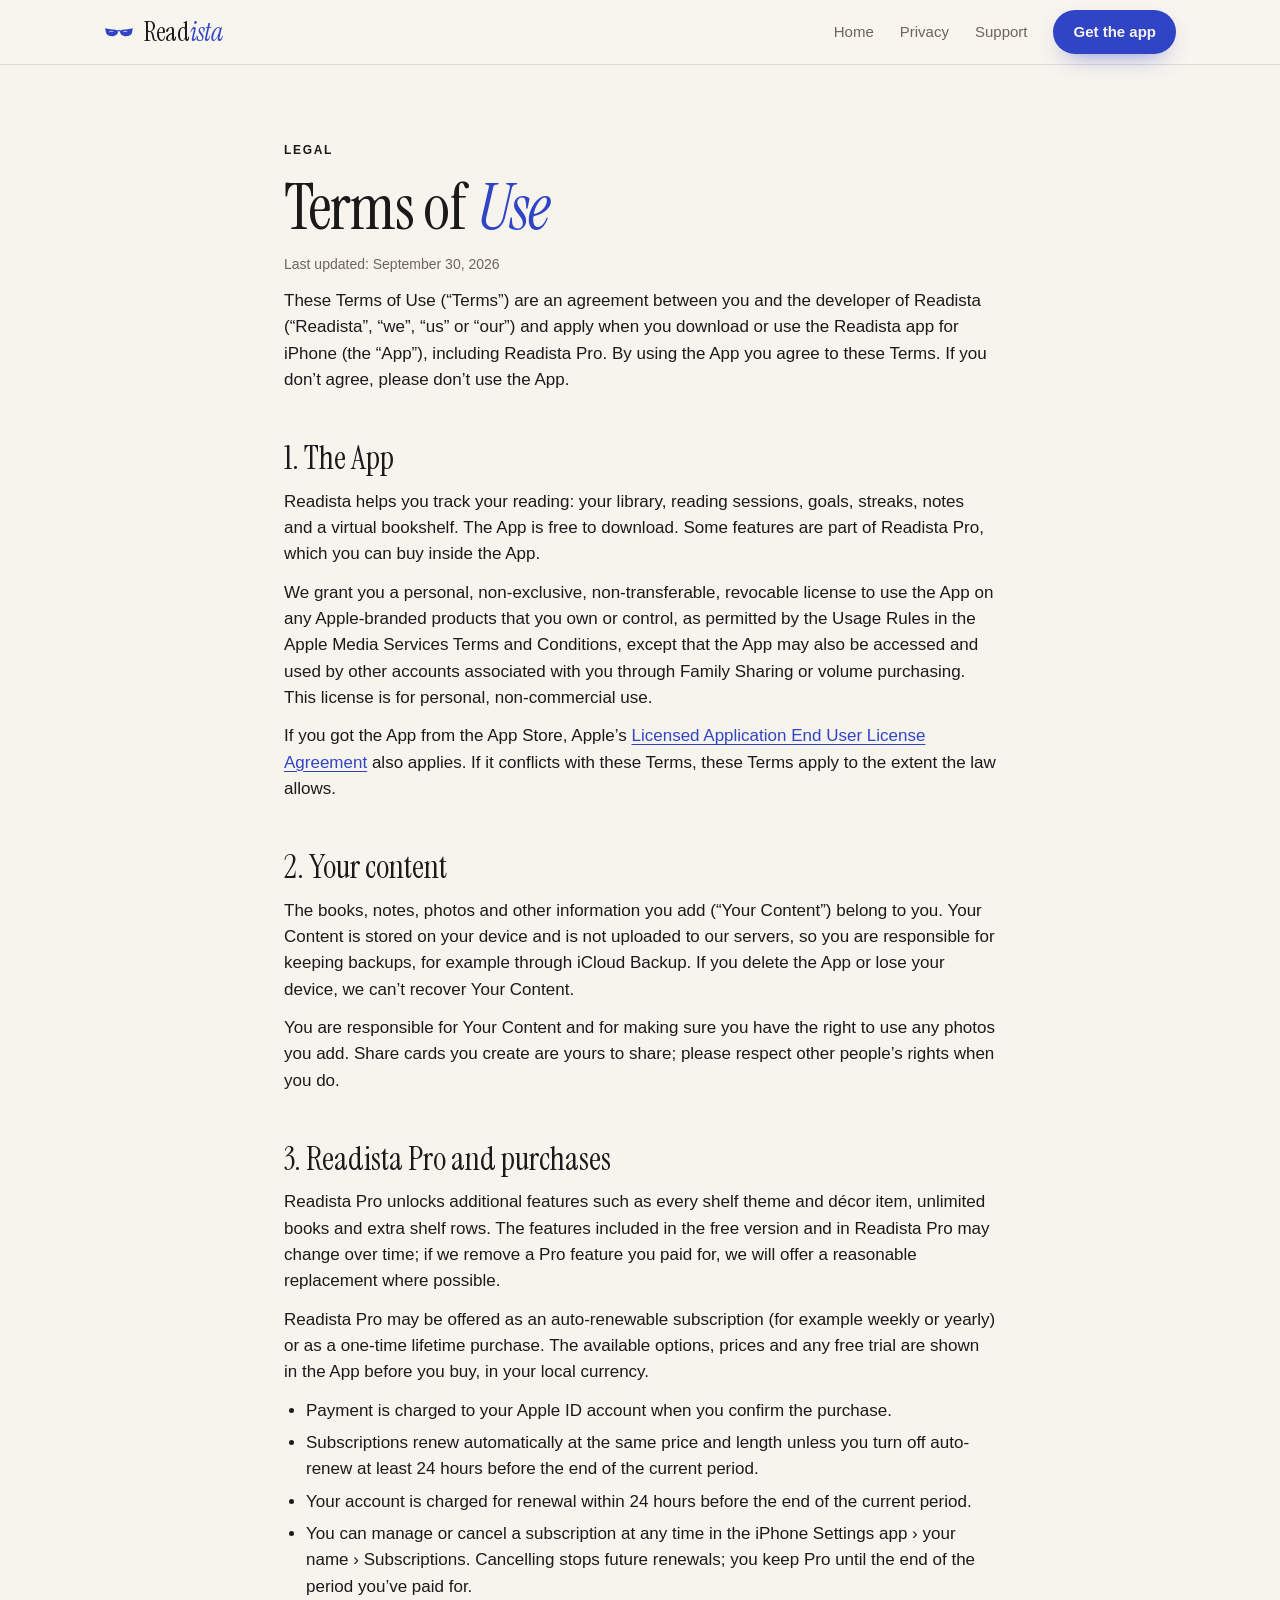
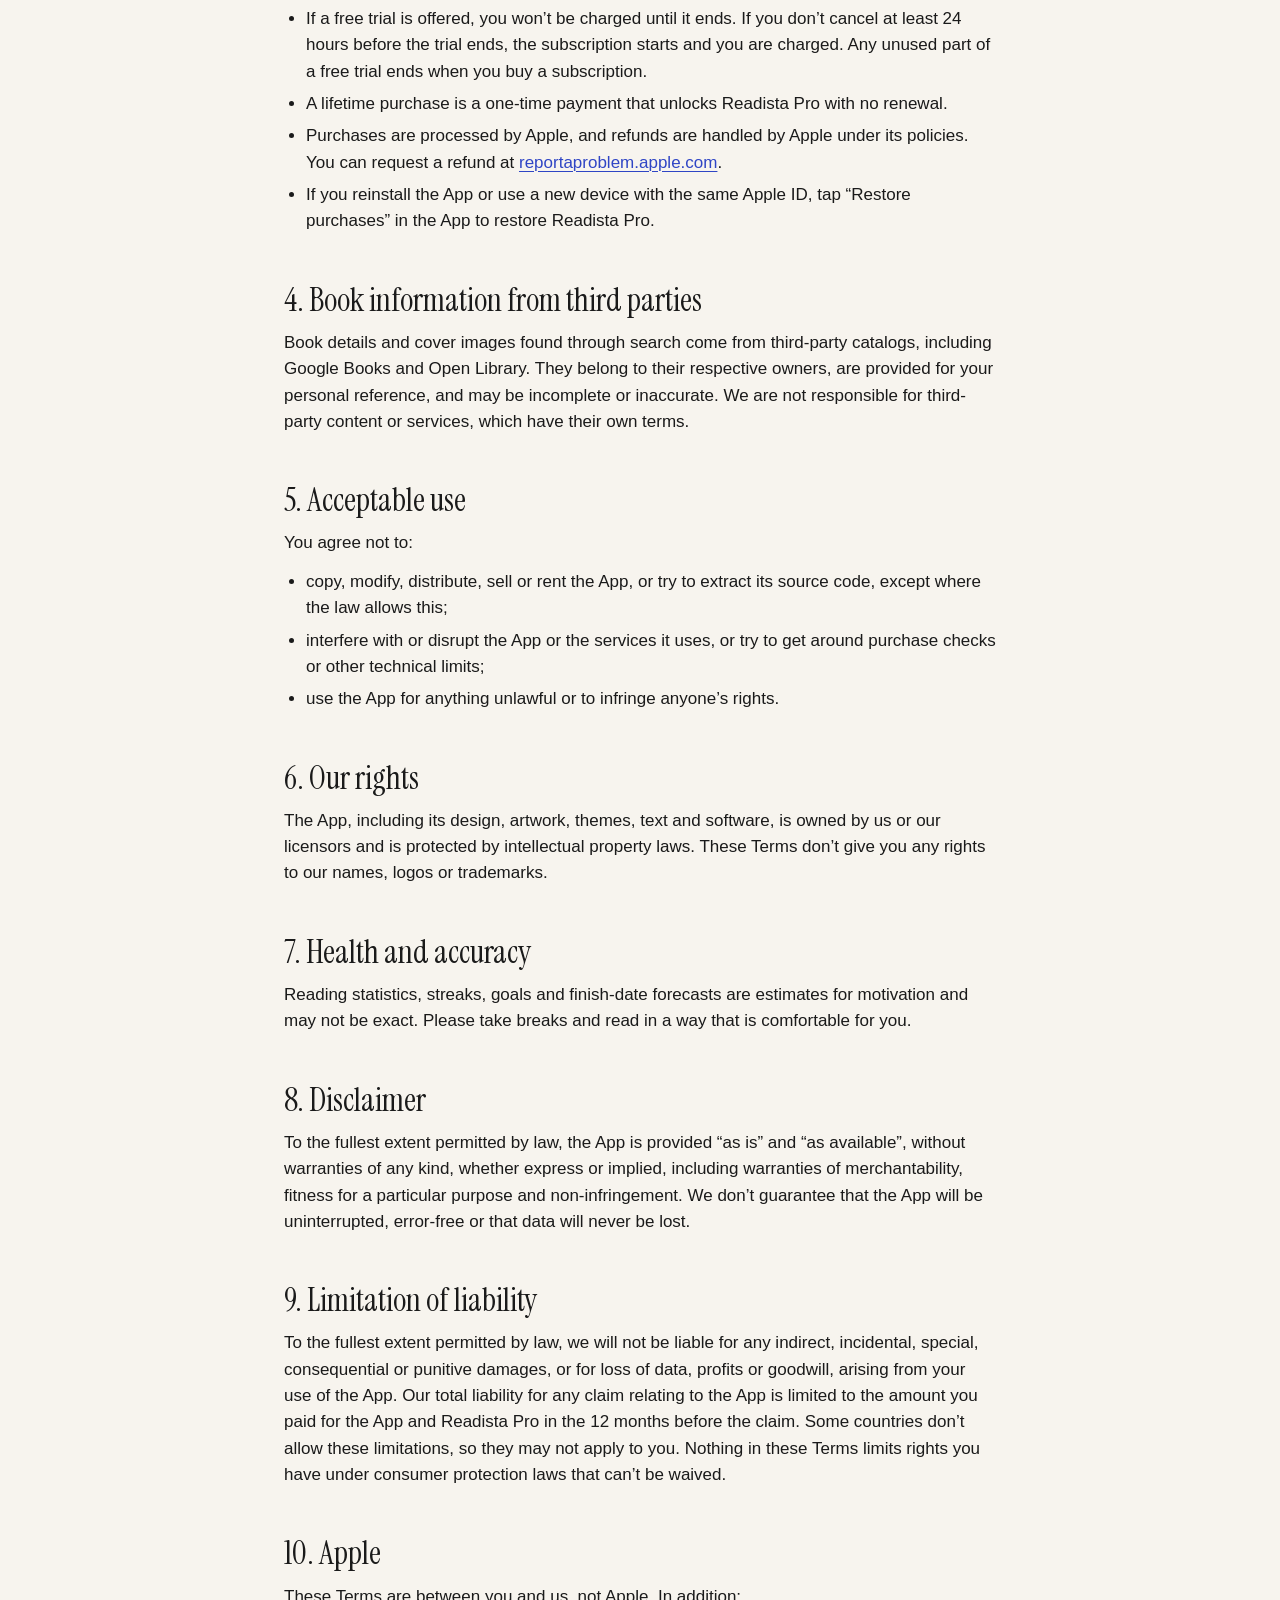
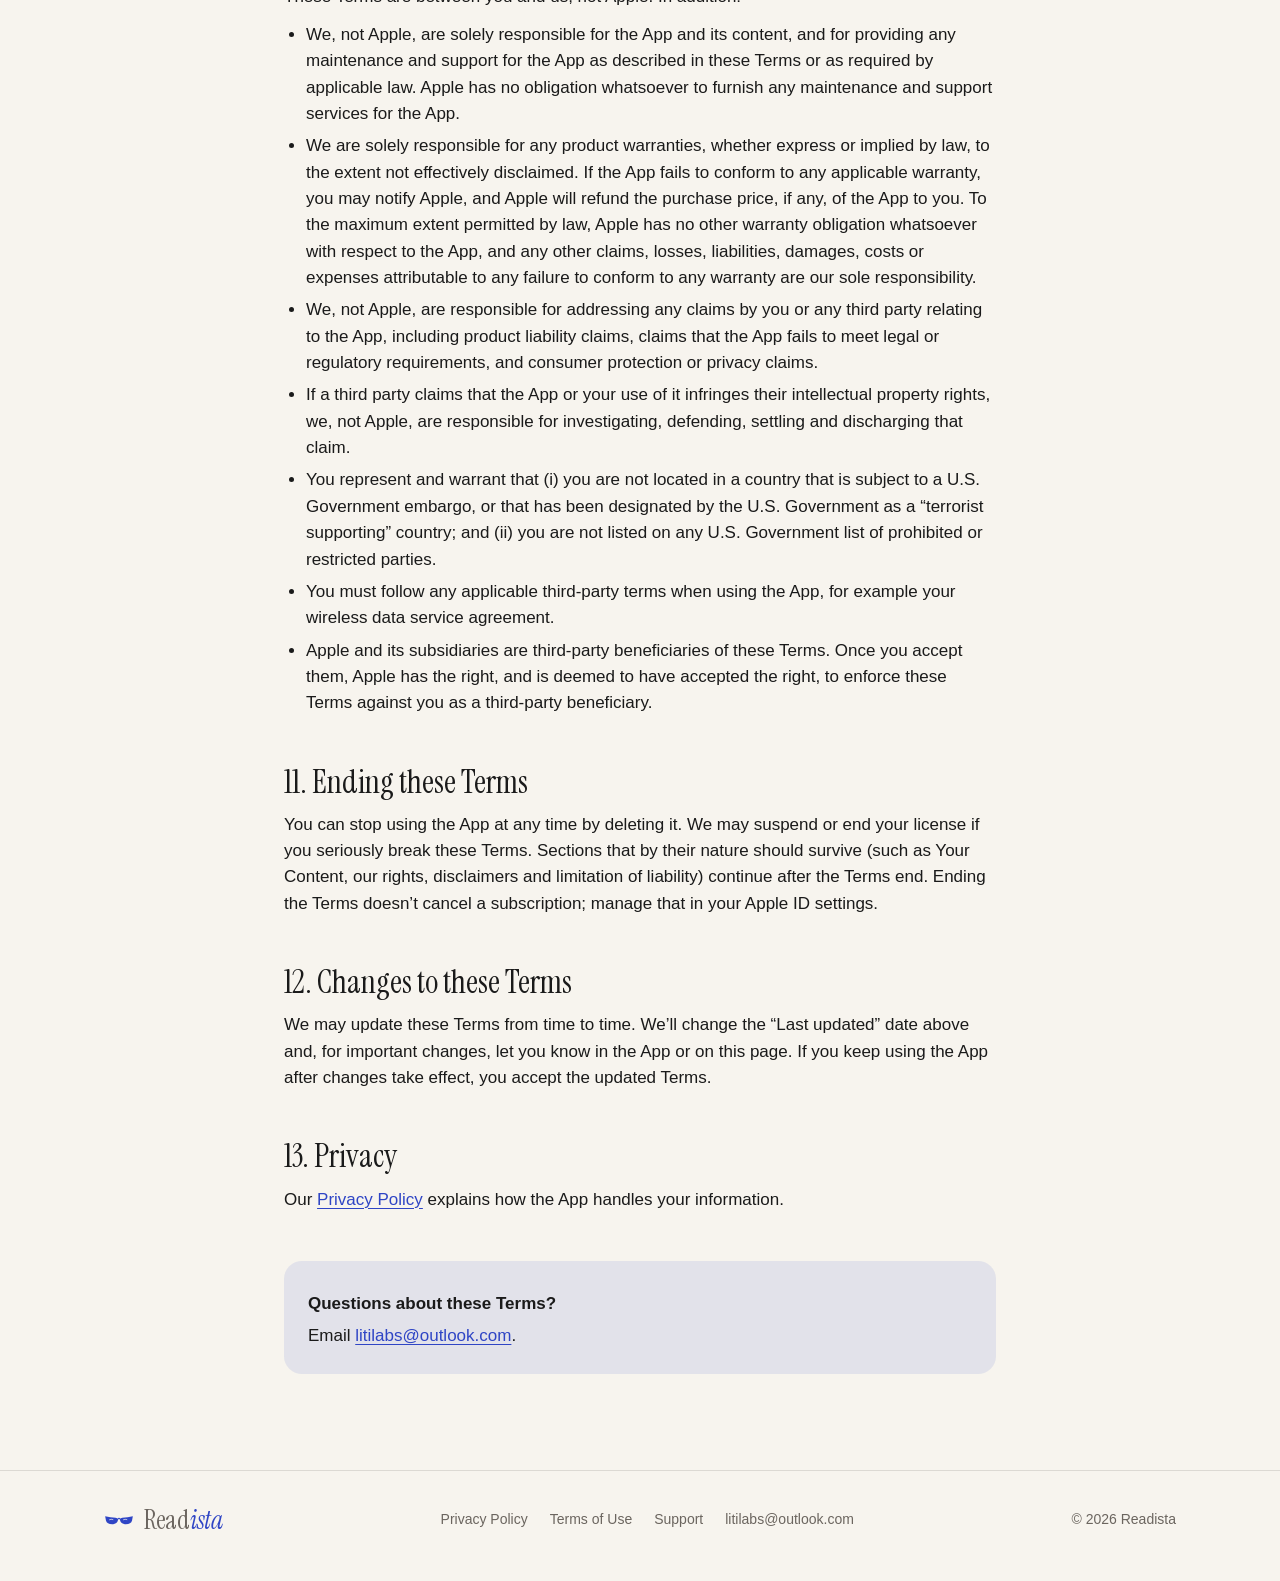
==== terms.html @ fea28d50 "Landing page Readista: trang chủ, Privacy, Terms, Support, 404; ảnh app + widget, badge App Store ch" ====
<!doctype html>
<html lang="en">
<head>
  <meta charset="utf-8">
  <meta name="viewport" content="width=device-width, initial-scale=1">
  <title>Terms of Use — Readista</title>
  <meta name="description" content="The terms that apply when you use the Readista iPhone app, including Readista Pro subscriptions.">
  <link rel="canonical" href="https://dzodzanh.github.io/readista_lading_page/terms.html">
  <meta name="theme-color" content="#f7f4ee" media="(prefers-color-scheme: light)">
  <meta name="theme-color" content="#121110" media="(prefers-color-scheme: dark)">
  <link rel="icon" type="image/png" href="images/favicon.png">
  <link rel="apple-touch-icon" href="images/apple-touch-icon.png">
  <link rel="stylesheet" href="styles.css">
</head>
<body>
  <svg width="0" height="0" style="position:absolute" aria-hidden="true">
    <symbol id="mark" viewBox="-13 -6.6 26 9.6">
      <path d="M-12 -5 L-7.5 -4.2 Q-1.8 -4.2 -0.8 -2.6 Q-0.8 1.2 -5 1.8 Q-10.4 2.1 -11.3 -1.4 Z" fill="currentColor"/>
      <path d="M12 -5 L7.5 -4.2 Q1.8 -4.2 0.8 -2.6 Q0.8 1.2 5 1.8 Q10.4 2.1 11.3 -1.4 Z" fill="currentColor"/>
      <path d="M-0.8 -2.6 Q0 -4.2 0.8 -2.6" fill="none" stroke="currentColor" stroke-width="0.9" stroke-linecap="round"/>
      <path d="M-8.2 -2.1 Q-6.9 -2.8 -5.3 -2.2 M3.9 -2.1 Q5.2 -2.8 6.8 -2.2" fill="none" stroke="var(--canvas)" stroke-width="0.6" stroke-linecap="round"/>
    </symbol>
  </svg>

  <header class="site-header">
    <div class="wrap">
      <a class="brand" href="./" aria-label="Readista home">
        <svg class="mark" aria-hidden="true"><use href="#mark"/></svg>
        <span class="wordmark">Read<em>ista</em></span>
      </a>
      <nav class="nav" aria-label="Main">
        <a href="./">Home</a>
        <a href="privacy.html">Privacy</a>
        <a href="support.html">Support</a>
        <a class="btn" href="https://apps.apple.com/app/id6816849247">Get the app</a>
      </nav>
    </div>
  </header>

  <main class="doc">
    <div class="wrap">
      <p class="eyebrow eyebrow--accent">Legal</p>
      <h1>Terms of <em>Use</em></h1>
      <p class="updated">Last updated: September 30, 2026</p>

      <p>These Terms of Use (“Terms”) are an agreement between you and the developer of Readista (“Readista”, “we”, “us” or “our”) and apply when you download or use the Readista app for iPhone (the “App”), including Readista Pro. By using the App you agree to these Terms. If you don’t agree, please don’t use the App.</p>

      <h2>1. The App</h2>
      <p>Readista helps you track your reading: your library, reading sessions, goals, streaks, notes and a virtual bookshelf. The App is free to download. Some features are part of Readista Pro, which you can buy inside the App.</p>
      <p>We grant you a personal, non-exclusive, non-transferable, revocable license to use the App on any Apple-branded products that you own or control, as permitted by the Usage Rules in the Apple Media Services Terms and Conditions, except that the App may also be accessed and used by other accounts associated with you through Family Sharing or volume purchasing. This license is for personal, non-commercial use.</p>
      <p>If you got the App from the App Store, Apple’s <a href="https://www.apple.com/legal/internet-services/itunes/dev/stdeula/">Licensed Application End User License Agreement</a> also applies. If it conflicts with these Terms, these Terms apply to the extent the law allows.</p>

      <h2>2. Your content</h2>
      <p>The books, notes, photos and other information you add (“Your Content”) belong to you. Your Content is stored on your device and is not uploaded to our servers, so you are responsible for keeping backups, for example through iCloud Backup. If you delete the App or lose your device, we can’t recover Your Content.</p>
      <p>You are responsible for Your Content and for making sure you have the right to use any photos you add. Share cards you create are yours to share; please respect other people’s rights when you do.</p>

      <h2>3. Readista Pro and purchases</h2>
      <p>Readista Pro unlocks additional features such as every shelf theme and décor item, unlimited books and extra shelf rows. The features included in the free version and in Readista Pro may change over time; if we remove a Pro feature you paid for, we will offer a reasonable replacement where possible.</p>
      <p>Readista Pro may be offered as an auto-renewable subscription (for example weekly or yearly) or as a one-time lifetime purchase. The available options, prices and any free trial are shown in the App before you buy, in your local currency.</p>
      <ul>
        <li>Payment is charged to your Apple ID account when you confirm the purchase.</li>
        <li>Subscriptions renew automatically at the same price and length unless you turn off auto-renew at least 24 hours before the end of the current period.</li>
        <li>Your account is charged for renewal within 24 hours before the end of the current period.</li>
        <li>You can manage or cancel a subscription at any time in the iPhone Settings app › your name › Subscriptions. Cancelling stops future renewals; you keep Pro until the end of the period you’ve paid for.</li>
        <li>If a free trial is offered, you won’t be charged until it ends. If you don’t cancel at least 24 hours before the trial ends, the subscription starts and you are charged. Any unused part of a free trial ends when you buy a subscription.</li>
        <li>A lifetime purchase is a one-time payment that unlocks Readista Pro with no renewal.</li>
        <li>Purchases are processed by Apple, and refunds are handled by Apple under its policies. You can request a refund at <a href="https://reportaproblem.apple.com">reportaproblem.apple.com</a>.</li>
        <li>If you reinstall the App or use a new device with the same Apple ID, tap “Restore purchases” in the App to restore Readista Pro.</li>
      </ul>

      <h2>4. Book information from third parties</h2>
      <p>Book details and cover images found through search come from third-party catalogs, including Google Books and Open Library. They belong to their respective owners, are provided for your personal reference, and may be incomplete or inaccurate. We are not responsible for third-party content or services, which have their own terms.</p>

      <h2>5. Acceptable use</h2>
      <p>You agree not to:</p>
      <ul>
        <li>copy, modify, distribute, sell or rent the App, or try to extract its source code, except where the law allows this;</li>
        <li>interfere with or disrupt the App or the services it uses, or try to get around purchase checks or other technical limits;</li>
        <li>use the App for anything unlawful or to infringe anyone’s rights.</li>
      </ul>

      <h2>6. Our rights</h2>
      <p>The App, including its design, artwork, themes, text and software, is owned by us or our licensors and is protected by intellectual property laws. These Terms don’t give you any rights to our names, logos or trademarks.</p>

      <h2>7. Health and accuracy</h2>
      <p>Reading statistics, streaks, goals and finish-date forecasts are estimates for motivation and may not be exact. Please take breaks and read in a way that is comfortable for you.</p>

      <h2>8. Disclaimer</h2>
      <p>To the fullest extent permitted by law, the App is provided “as is” and “as available”, without warranties of any kind, whether express or implied, including warranties of merchantability, fitness for a particular purpose and non-infringement. We don’t guarantee that the App will be uninterrupted, error-free or that data will never be lost.</p>

      <h2>9. Limitation of liability</h2>
      <p>To the fullest extent permitted by law, we will not be liable for any indirect, incidental, special, consequential or punitive damages, or for loss of data, profits or goodwill, arising from your use of the App. Our total liability for any claim relating to the App is limited to the amount you paid for the App and Readista Pro in the 12 months before the claim. Some countries don’t allow these limitations, so they may not apply to you. Nothing in these Terms limits rights you have under consumer protection laws that can’t be waived.</p>

      <h2>10. Apple</h2>
      <p>These Terms are between you and us, not Apple. In addition:</p>
      <ul>
        <li>We, not Apple, are solely responsible for the App and its content, and for providing any maintenance and support for the App as described in these Terms or as required by applicable law. Apple has no obligation whatsoever to furnish any maintenance and support services for the App.</li>
        <li>We are solely responsible for any product warranties, whether express or implied by law, to the extent not effectively disclaimed. If the App fails to conform to any applicable warranty, you may notify Apple, and Apple will refund the purchase price, if any, of the App to you. To the maximum extent permitted by law, Apple has no other warranty obligation whatsoever with respect to the App, and any other claims, losses, liabilities, damages, costs or expenses attributable to any failure to conform to any warranty are our sole responsibility.</li>
        <li>We, not Apple, are responsible for addressing any claims by you or any third party relating to the App, including product liability claims, claims that the App fails to meet legal or regulatory requirements, and consumer protection or privacy claims.</li>
        <li>If a third party claims that the App or your use of it infringes their intellectual property rights, we, not Apple, are responsible for investigating, defending, settling and discharging that claim.</li>
        <li>You represent and warrant that (i) you are not located in a country that is subject to a U.S. Government embargo, or that has been designated by the U.S. Government as a “terrorist supporting” country; and (ii) you are not listed on any U.S. Government list of prohibited or restricted parties.</li>
        <li>You must follow any applicable third-party terms when using the App, for example your wireless data service agreement.</li>
        <li>Apple and its subsidiaries are third-party beneficiaries of these Terms. Once you accept them, Apple has the right, and is deemed to have accepted the right, to enforce these Terms against you as a third-party beneficiary.</li>
      </ul>

      <h2>11. Ending these Terms</h2>
      <p>You can stop using the App at any time by deleting it. We may suspend or end your license if you seriously break these Terms. Sections that by their nature should survive (such as Your Content, our rights, disclaimers and limitation of liability) continue after the Terms end. Ending the Terms doesn’t cancel a subscription; manage that in your Apple ID settings.</p>

      <h2>12. Changes to these Terms</h2>
      <p>We may update these Terms from time to time. We’ll change the “Last updated” date above and, for important changes, let you know in the App or on this page. If you keep using the App after changes take effect, you accept the updated Terms.</p>

      <h2>13. Privacy</h2>
      <p>Our <a href="privacy.html">Privacy Policy</a> explains how the App handles your information.</p>

      <div class="contact">
        <p><strong>Questions about these Terms?</strong></p>
        <p>Email <a href="mailto:litilabs@outlook.com">litilabs@outlook.com</a>.</p>
      </div>
    </div>
  </main>

  <footer class="site-footer">
    <div class="wrap">
      <a class="brand" href="./" aria-label="Readista home">
        <svg class="mark" aria-hidden="true"><use href="#mark"/></svg>
        <span class="wordmark">Read<em>ista</em></span>
      </a>
      <nav aria-label="Footer">
        <a href="privacy.html">Privacy Policy</a>
        <a href="terms.html" aria-current="page">Terms of Use</a>
        <a href="support.html">Support</a>
        <a href="mailto:litilabs@outlook.com">litilabs@outlook.com</a>
      </nav>
      <span>© 2026 Readista</span>
    </div>
  </footer>
</body>
</html>
---- styles.css ----
/* Readista — landing + legal pages. Tokens mirror lib/theme/app_colors.dart. */

@font-face {
  font-family: "Instrument Serif";
  src: url("fonts/InstrumentSerif-Regular.ttf") format("truetype");
  font-style: normal;
  font-weight: 400;
  font-display: swap;
}

@font-face {
  font-family: "Instrument Serif";
  src: url("fonts/InstrumentSerif-Italic.ttf") format("truetype");
  font-style: italic;
  font-weight: 400;
  font-display: swap;
}

:root {
  --canvas: #f7f4ee;
  --surface: #fffdf9;
  --sunken: #efeae1;
  --ink: #1a1a1a;
  --ink-soft: #6b655f;
  --warm: #8c8680;
  --hair: rgba(140, 134, 128, 0.45);
  --hair-soft: rgba(140, 134, 128, 0.25);
  --accent: #2f45c5;
  --accent-text: #2f45c5;
  --accent-tint: rgba(47, 69, 197, 0.1);
  --on-accent: #f7f4ee;
  --gold: #c4a36e;
  --shadow: 0 30px 60px -30px rgba(60, 40, 20, 0.35);
  --shadow-soft: 0 18px 40px -24px rgba(60, 40, 20, 0.3);
  --serif: "Instrument Serif", "Iowan Old Style", "Times New Roman", serif;
  --sans: -apple-system, BlinkMacSystemFont, "SF Pro Text", "Helvetica Neue", Helvetica, Arial, sans-serif;
  --radius: 22px;
  --max: 1120px;
  color-scheme: light;
}

@media (prefers-color-scheme: dark) {
  :root {
    --canvas: #121110;
    --surface: #1c1a18;
    --sunken: #262320;
    --ink: #f7f4ee;
    --ink-soft: #b3aca3;
    --warm: #8c8680;
    --hair: rgba(247, 244, 238, 0.14);
    --hair-soft: rgba(247, 244, 238, 0.08);
    --accent: #4f63d8;
    --accent-text: #9da9f5;
    --accent-tint: rgba(79, 99, 216, 0.18);
    --shadow: 0 30px 60px -30px rgba(0, 0, 0, 0.7);
    --shadow-soft: 0 18px 40px -24px rgba(0, 0, 0, 0.6);
    color-scheme: dark;
  }

  .ticks li::before {
    background-image: url("data:image/svg+xml,%3Csvg xmlns='http://www.w3.org/2000/svg' viewBox='0 0 16 16'%3E%3Cpath d='M4.5 8.2l2.3 2.3 4.7-4.9' fill='none' stroke='%239da9f5' stroke-width='1.8' stroke-linecap='round' stroke-linejoin='round'/%3E%3C/svg%3E");
  }
}

*,
*::before,
*::after {
  box-sizing: border-box;
}

html {
  -webkit-text-size-adjust: 100%;
  scroll-behavior: smooth;
  scroll-padding-top: 80px;
}

body {
  margin: 0;
  background: var(--canvas);
  color: var(--ink);
  font-family: var(--sans);
  font-size: 17px;
  line-height: 1.55;
  -webkit-font-smoothing: antialiased;
  text-rendering: optimizeLegibility;
}

img {
  display: block;
  max-width: 100%;
  height: auto;
}

a {
  color: var(--accent-text);
  text-decoration-thickness: 1px;
  text-underline-offset: 3px;
}

a:focus-visible,
button:focus-visible {
  outline: 2px solid var(--accent);
  outline-offset: 3px;
}

.wrap {
  width: 100%;
  max-width: var(--max);
  margin: 0 auto;
  padding: 0 24px;
}

.serif {
  font-family: var(--serif);
  font-weight: 400;
}

.eyebrow {
  display: inline-flex;
  align-items: center;
  gap: 8px;
  margin: 0;
  font-size: 12px;
  font-weight: 600;
  letter-spacing: 0.14em;
  text-transform: uppercase;
  color: var(--ink-soft);
}

.eyebrow--accent {
  color: var(--accent-text);
}

.mark {
  width: 26px;
  height: 10px;
  flex-shrink: 0;
  color: var(--accent);
}

/* ---------- Header ---------- */

.site-header {
  position: sticky;
  top: 0;
  z-index: 20;
  background: color-mix(in srgb, var(--canvas) 88%, transparent);
  -webkit-backdrop-filter: saturate(160%) blur(18px);
  backdrop-filter: saturate(160%) blur(18px);
  border-bottom: 0.5px solid var(--hair-soft);
}

.site-header .wrap {
  display: flex;
  align-items: center;
  justify-content: space-between;
  gap: 16px;
  height: 64px;
}

.brand {
  display: inline-flex;
  align-items: center;
  gap: 10px;
  color: var(--ink);
  text-decoration: none;
}

.brand .mark {
  width: 30px;
  height: 12px;
}

.wordmark {
  font-family: var(--serif);
  font-size: 26px;
  line-height: 1;
  letter-spacing: -0.01em;
}

.wordmark em {
  color: var(--accent-text);
}

.nav {
  display: flex;
  align-items: center;
  gap: 26px;
  font-size: 15px;
}

.nav a {
  color: var(--ink-soft);
  text-decoration: none;
}

.nav a:hover {
  color: var(--ink);
}

.nav .btn {
  color: var(--on-accent);
}

/* ---------- Buttons ---------- */

.btn {
  display: inline-flex;
  align-items: center;
  justify-content: center;
  gap: 8px;
  height: 44px;
  padding: 0 20px;
  border-radius: 999px;
  background: var(--accent);
  color: var(--on-accent);
  font-size: 15px;
  font-weight: 600;
  text-decoration: none;
  white-space: nowrap;
  box-shadow: 0 10px 24px -12px rgba(47, 69, 197, 0.7);
  transition: transform 0.15s ease, box-shadow 0.15s ease;
}

.btn:hover {
  transform: translateY(-1px);
}

.btn:active {
  transform: translateY(0) scale(0.98);
}

.btn--lg {
  height: 56px;
  padding: 0 26px;
  font-size: 17px;
}

.btn--ghost {
  background: transparent;
  color: var(--ink);
  border: 0.5px solid var(--ink);
  box-shadow: none;
}

.app-store-badge {
  display: inline-block;
  line-height: 0;
  border-radius: 12px;
  transition: transform 0.15s ease;
}

.app-store-badge:hover {
  transform: translateY(-1px);
}

.app-store-badge img {
  height: 54px;
  width: auto;
}

.legal-note {
  flex-basis: 100%;
  margin: 0;
  font-size: 12px;
  color: var(--warm);
}

/* ---------- Hero ---------- */

.hero {
  position: relative;
  overflow: hidden;
  padding: 72px 0 96px;
}

.hero::before {
  content: "";
  position: absolute;
  inset: -20% -10% auto;
  height: 720px;
  background: radial-gradient(ellipse 50% 45% at 72% 35%, rgba(255, 214, 150, 0.35), transparent 70%);
  pointer-events: none;
}

.hero .wrap {
  position: relative;
  display: grid;
  grid-template-columns: minmax(0, 1.2fr) minmax(0, 0.8fr);
  align-items: center;
  gap: 48px;
}

.hero h1 {
  margin: 18px 0 0;
  font-family: var(--serif);
  font-weight: 400;
  font-size: clamp(46px, 6.6vw, 80px);
  line-height: 0.98;
  letter-spacing: -0.02em;
}

.hero h1 em {
  display: block;
  color: var(--accent-text);
}

.hero .lede {
  max-width: 34ch;
  margin: 24px 0 0;
  font-size: 19px;
  line-height: 1.55;
  color: var(--ink-soft);
}

.hero .cta {
  display: flex;
  flex-wrap: wrap;
  align-items: center;
  gap: 16px 20px;
  margin-top: 36px;
}

.hero .fine {
  margin: 0;
  font-size: 14px;
  color: var(--ink-soft);
}

.hero-visual {
  position: relative;
  justify-self: center;
  width: min(100%, 400px);
}

.phone {
  position: relative;
  width: 100%;
  max-width: 330px;
  margin: 0 auto;
  padding: 10px;
  border-radius: 54px;
  background: #1a1a1a;
  box-shadow: var(--shadow), inset 0 0 0 1.5px #3a3733;
}

.phone img {
  width: 100%;
  border-radius: 44px;
}

.float {
  position: absolute;
  border-radius: 24px;
  box-shadow: 0 24px 40px -18px rgba(40, 25, 5, 0.45);
}

.float--streak {
  width: 36%;
  left: -4%;
  top: 16%;
  transform: rotate(-6deg);
}

.float--book {
  width: 36%;
  right: -2%;
  bottom: 12%;
  transform: rotate(5deg);
}

/* ---------- Sections ---------- */

section {
  scroll-margin-top: 72px;
}

.section {
  padding: 96px 0;
}

.section--tint {
  background: var(--surface);
  border-top: 0.5px solid var(--hair-soft);
  border-bottom: 0.5px solid var(--hair-soft);
}

.section-head {
  max-width: 640px;
  margin: 0 auto 56px;
  text-align: center;
}

.section-head h2 {
  margin: 14px 0 0;
  font-family: var(--serif);
  font-weight: 400;
  font-size: clamp(38px, 5vw, 58px);
  line-height: 1.02;
  letter-spacing: -0.015em;
}

.section-head h2 em {
  color: var(--accent-text);
}

.section-head p {
  margin: 16px auto 0;
  max-width: 48ch;
  color: var(--ink-soft);
}

/* Feature rows: text + phone, alternating. */

.feature {
  display: grid;
  grid-template-columns: repeat(2, minmax(0, 1fr));
  align-items: center;
  gap: 56px;
}

.feature + .feature {
  margin-top: 104px;
}

.feature:nth-child(even) .feature-copy {
  order: 2;
}

.feature-copy h3 {
  margin: 12px 0 0;
  font-family: var(--serif);
  font-weight: 400;
  font-size: clamp(34px, 4vw, 46px);
  line-height: 1.05;
  letter-spacing: -0.01em;
}

.feature-copy h3 em {
  color: var(--accent-text);
}

.feature-copy p {
  margin: 16px 0 0;
  max-width: 40ch;
  color: var(--ink-soft);
}

.ticks {
  margin: 22px 0 0;
  padding: 0;
  list-style: none;
}

.ticks li {
  position: relative;
  padding-left: 28px;
  margin-top: 10px;
  font-size: 16px;
}

.ticks li::before {
  content: "";
  position: absolute;
  left: 0;
  top: 5px;
  width: 16px;
  height: 16px;
  border-radius: 50%;
  background: var(--accent-tint)
    url("data:image/svg+xml,%3Csvg xmlns='http://www.w3.org/2000/svg' viewBox='0 0 16 16'%3E%3Cpath d='M4.5 8.2l2.3 2.3 4.7-4.9' fill='none' stroke='%232f45c5' stroke-width='1.8' stroke-linecap='round' stroke-linejoin='round'/%3E%3C/svg%3E")
    center / 16px no-repeat;
}

.feature-visual {
  display: flex;
  justify-content: center;
}

.feature-visual .phone {
  max-width: 300px;
}

/* Theme gallery */

.themes {
  display: grid;
  grid-template-columns: repeat(4, minmax(0, 1fr));
  gap: 20px;
}

.theme {
  margin: 0;
}

.theme img {
  width: 100%;
  aspect-ratio: 560 / 794;
  object-fit: cover;
  border-radius: 18px;
  box-shadow: var(--shadow-soft), inset 0 0 0 0.5px rgba(0, 0, 0, 0.08);
  background: var(--sunken);
}

.theme figcaption {
  margin-top: 12px;
}

.theme b {
  display: block;
  font-family: var(--serif);
  font-size: 22px;
  font-weight: 400;
  line-height: 1.1;
}

.theme span {
  font-size: 13px;
  color: var(--ink-soft);
}

/* Widgets collage */

.widgets {
  display: grid;
  grid-template-columns: 1.35fr 1fr;
  gap: 22px;
  align-items: start;
  max-width: 880px;
  margin: 0 auto;
}

.widgets img {
  width: 100%;
  border-radius: 22px;
  box-shadow: var(--shadow-soft);
}

.widget-stack {
  display: grid;
  gap: 22px;
}

.widget-pair {
  display: grid;
  grid-template-columns: repeat(2, minmax(0, 1fr));
  gap: 22px;
}

.lock-row {
  display: flex;
  align-items: center;
  justify-content: center;
  gap: 18px;
  margin-top: 36px;
  color: var(--ink-soft);
  font-size: 14px;
}

.lock-row .lock {
  padding: 14px 18px;
  border-radius: 20px;
  background: #1b1f33;
  display: flex;
  align-items: center;
  gap: 16px;
}

.lock-row .lock img {
  height: 58px;
  width: auto;
  box-shadow: none;
  border-radius: 0;
}

/* Privacy promise */

.promise {
  display: grid;
  grid-template-columns: repeat(3, minmax(0, 1fr));
  gap: 20px;
}

.card {
  padding: 26px 24px;
  border-radius: var(--radius);
  background: var(--surface);
  border: 0.5px solid var(--hair);
}

.section--tint .card {
  background: var(--canvas);
}

.card h3 {
  margin: 14px 0 0;
  font-family: var(--serif);
  font-weight: 400;
  font-size: 28px;
  line-height: 1.1;
}

.card p {
  margin: 10px 0 0;
  font-size: 16px;
  color: var(--ink-soft);
}

.card .icon {
  display: grid;
  place-items: center;
  width: 40px;
  height: 40px;
  border-radius: 50%;
  background: var(--accent-tint);
  color: var(--accent-text);
}

.card .icon svg {
  width: 20px;
  height: 20px;
}

/* Final CTA */

.final {
  padding: 110px 0;
  text-align: center;
}

.final h2 {
  margin: 16px auto 0;
  max-width: 14ch;
  font-family: var(--serif);
  font-weight: 400;
  font-size: clamp(44px, 6vw, 72px);
  line-height: 1;
  letter-spacing: -0.02em;
}

.final h2 em {
  color: var(--accent-text);
}

.final p {
  margin: 18px auto 34px;
  max-width: 42ch;
  color: var(--ink-soft);
}

.final .app-icon {
  width: 88px;
  height: 88px;
  margin: 0 auto;
  border-radius: 22px;
  box-shadow: var(--shadow-soft);
}

/* ---------- Footer ---------- */

.site-footer {
  padding: 36px 0 48px;
  border-top: 0.5px solid var(--hair-soft);
  font-size: 14px;
  color: var(--ink-soft);
}

.site-footer .wrap {
  display: flex;
  flex-wrap: wrap;
  align-items: center;
  justify-content: space-between;
  gap: 16px 24px;
}

.site-footer nav {
  display: flex;
  flex-wrap: wrap;
  gap: 8px 22px;
}

.site-footer a {
  color: var(--ink-soft);
  text-decoration: none;
}

.site-footer a:hover {
  color: var(--ink);
}

/* ---------- Legal & support pages ---------- */

.doc {
  padding: 64px 0 96px;
}

.doc .wrap {
  max-width: 760px;
}

.doc h1 {
  margin: 14px 0 0;
  font-family: var(--serif);
  font-weight: 400;
  font-size: clamp(44px, 6vw, 64px);
  line-height: 1;
  letter-spacing: -0.015em;
}

.doc h1 em {
  color: var(--accent-text);
}

.doc .updated {
  margin: 14px 0 0;
  font-size: 14px;
  color: var(--ink-soft);
}

.doc .summary {
  margin: 36px 0 8px;
  padding: 22px 24px;
  border-radius: 18px;
  background: var(--surface);
  border: 0.5px solid var(--hair);
}

.doc .summary h2 {
  margin: 0 0 6px;
  font-size: 13px;
  font-family: var(--sans);
  font-weight: 600;
  letter-spacing: 0.12em;
  text-transform: uppercase;
  color: var(--accent-text);
}

.doc .summary ul {
  margin: 8px 0 0;
  padding-left: 20px;
}

.doc h2 {
  margin: 48px 0 0;
  font-family: var(--serif);
  font-weight: 400;
  font-size: 32px;
  line-height: 1.1;
}

.doc h3 {
  margin: 28px 0 0;
  font-size: 17px;
  font-weight: 600;
}

.doc p,
.doc li {
  color: var(--ink);
}

.doc p {
  margin: 12px 0 0;
}

.doc ul {
  margin: 12px 0 0;
  padding-left: 22px;
}

.doc li + li {
  margin-top: 6px;
}

.doc .muted {
  color: var(--ink-soft);
}

.doc table {
  width: 100%;
  margin-top: 16px;
  border-collapse: collapse;
  font-size: 15px;
}

.doc th,
.doc td {
  padding: 12px 10px;
  border-bottom: 0.5px solid var(--hair);
  text-align: left;
  vertical-align: top;
}

.doc th {
  font-weight: 600;
  color: var(--ink-soft);
  font-size: 13px;
  letter-spacing: 0.04em;
}

.table-scroll {
  overflow-x: auto;
  -webkit-overflow-scrolling: touch;
}

.doc .contact {
  margin-top: 48px;
  padding: 24px;
  border-radius: 18px;
  background: var(--accent-tint);
}

.doc .contact p {
  margin: 6px 0 0;
}

.faq details {
  margin-top: 14px;
  padding: 18px 20px;
  border-radius: 16px;
  background: var(--surface);
  border: 0.5px solid var(--hair);
}

.faq summary {
  cursor: pointer;
  font-weight: 600;
  list-style: none;
}

.faq summary::-webkit-details-marker {
  display: none;
}

.faq summary::after {
  content: "+";
  float: right;
  font-weight: 400;
  color: var(--ink-soft);
}

.faq details[open] summary::after {
  content: "–";
}

.faq details p {
  margin: 10px 0 0;
  color: var(--ink-soft);
}

/* ---------- Responsive ---------- */

@media (max-width: 960px) {
  .themes {
    grid-template-columns: repeat(2, minmax(0, 1fr));
  }

  .promise {
    grid-template-columns: minmax(0, 1fr);
  }
}

@media (max-width: 820px) {
  .nav a:not(.btn) {
    display: none;
  }

  .hero {
    padding: 40px 0 72px;
  }

  .hero .wrap,
  .feature {
    grid-template-columns: minmax(0, 1fr);
    gap: 40px;
  }

  .hero-copy {
    text-align: center;
  }

  .hero .lede {
    margin-left: auto;
    margin-right: auto;
  }

  .hero .cta {
    justify-content: center;
  }

  .feature:nth-child(even) .feature-copy {
    order: 0;
  }

  .feature + .feature {
    margin-top: 80px;
  }

  .feature-copy {
    text-align: center;
  }

  .feature-copy p {
    margin-left: auto;
    margin-right: auto;
  }

  .ticks {
    display: inline-block;
    text-align: left;
  }

  .widgets {
    grid-template-columns: minmax(0, 1fr);
    max-width: 560px;
  }

  .section {
    padding: 72px 0;
  }
}

@media (max-width: 480px) {
  .wrap {
    padding: 0 16px;
  }

  .themes {
    gap: 14px;
  }

  .theme b {
    font-size: 19px;
  }

  .hero-visual {
    width: min(100%, 320px);
  }

  .float--streak {
    width: 34%;
    left: -6px;
    top: 18%;
  }

  .float--book {
    width: 34%;
    right: -6px;
  }

  .lock-row {
    flex-direction: column;
  }
}

@media (prefers-reduced-motion: reduce) {
  html {
    scroll-behavior: auto;
  }

  .btn,
  .app-store-badge {
    transition: none;
  }
}
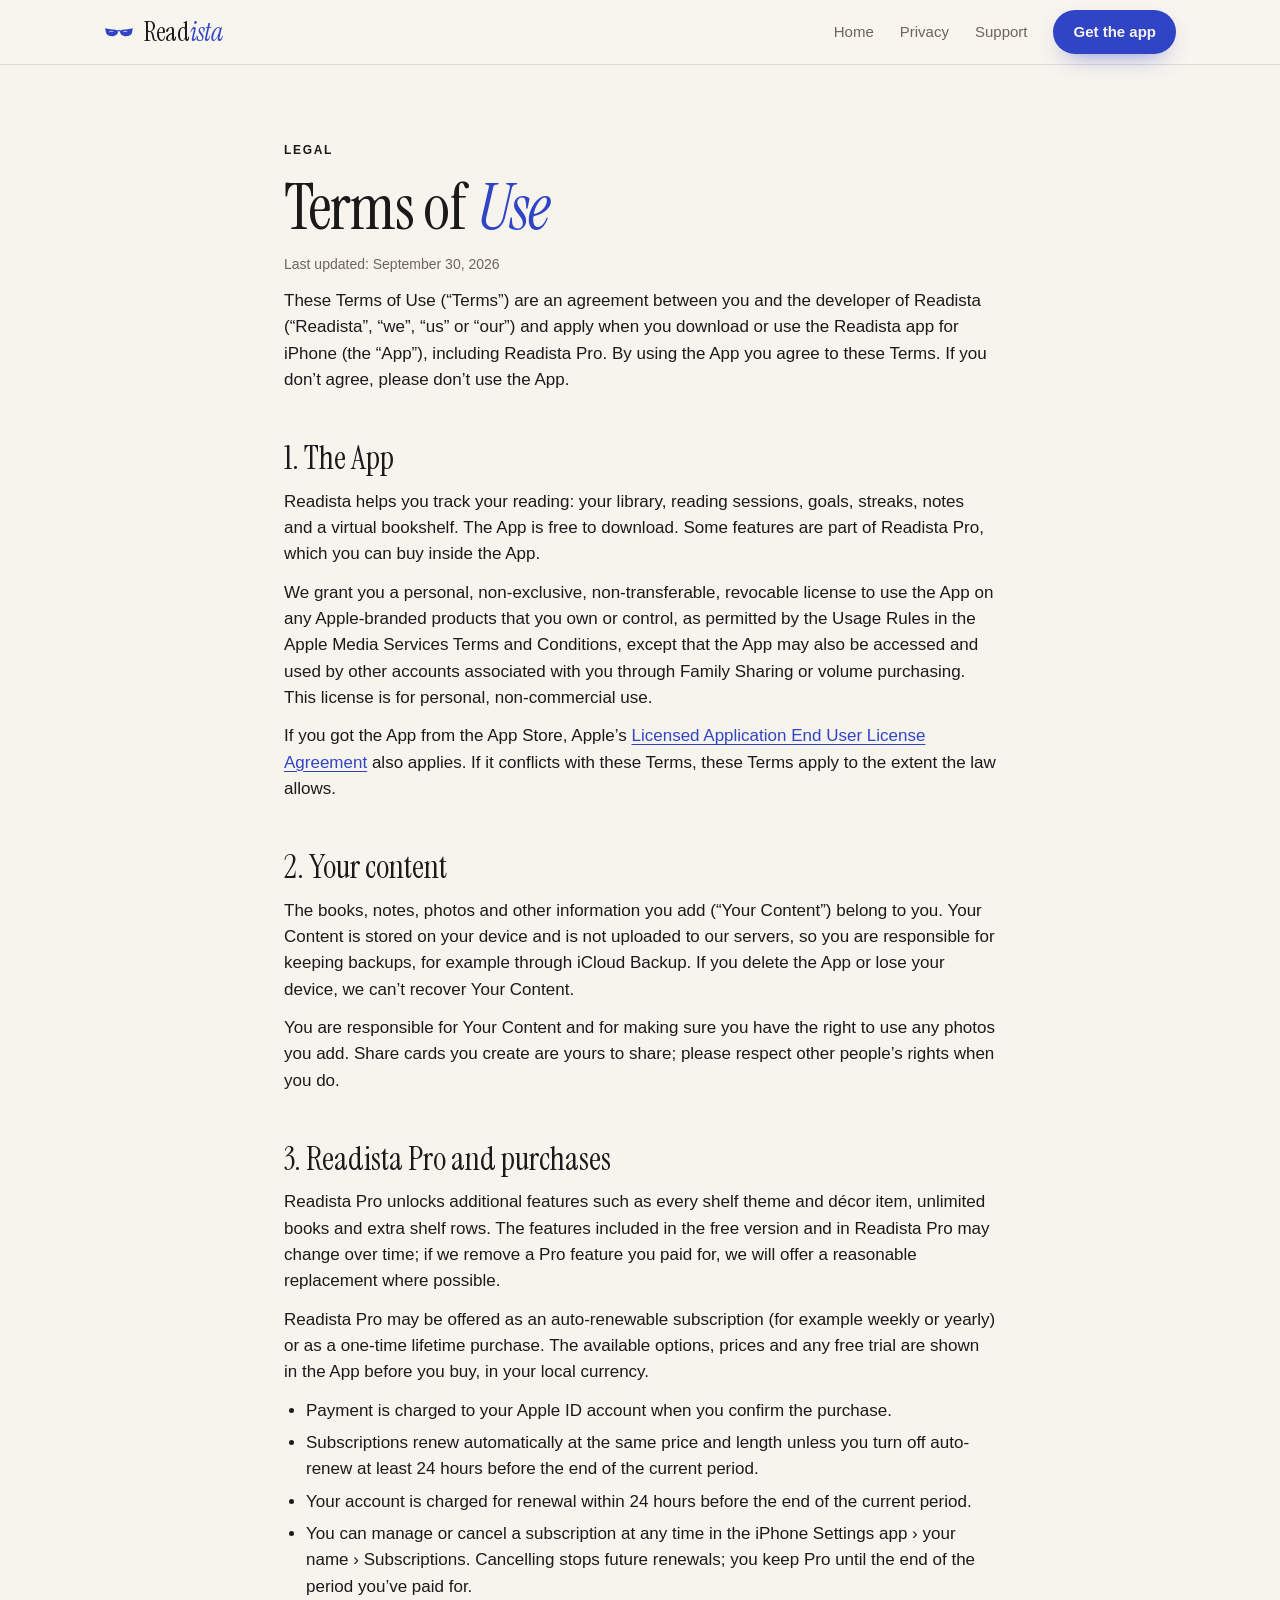
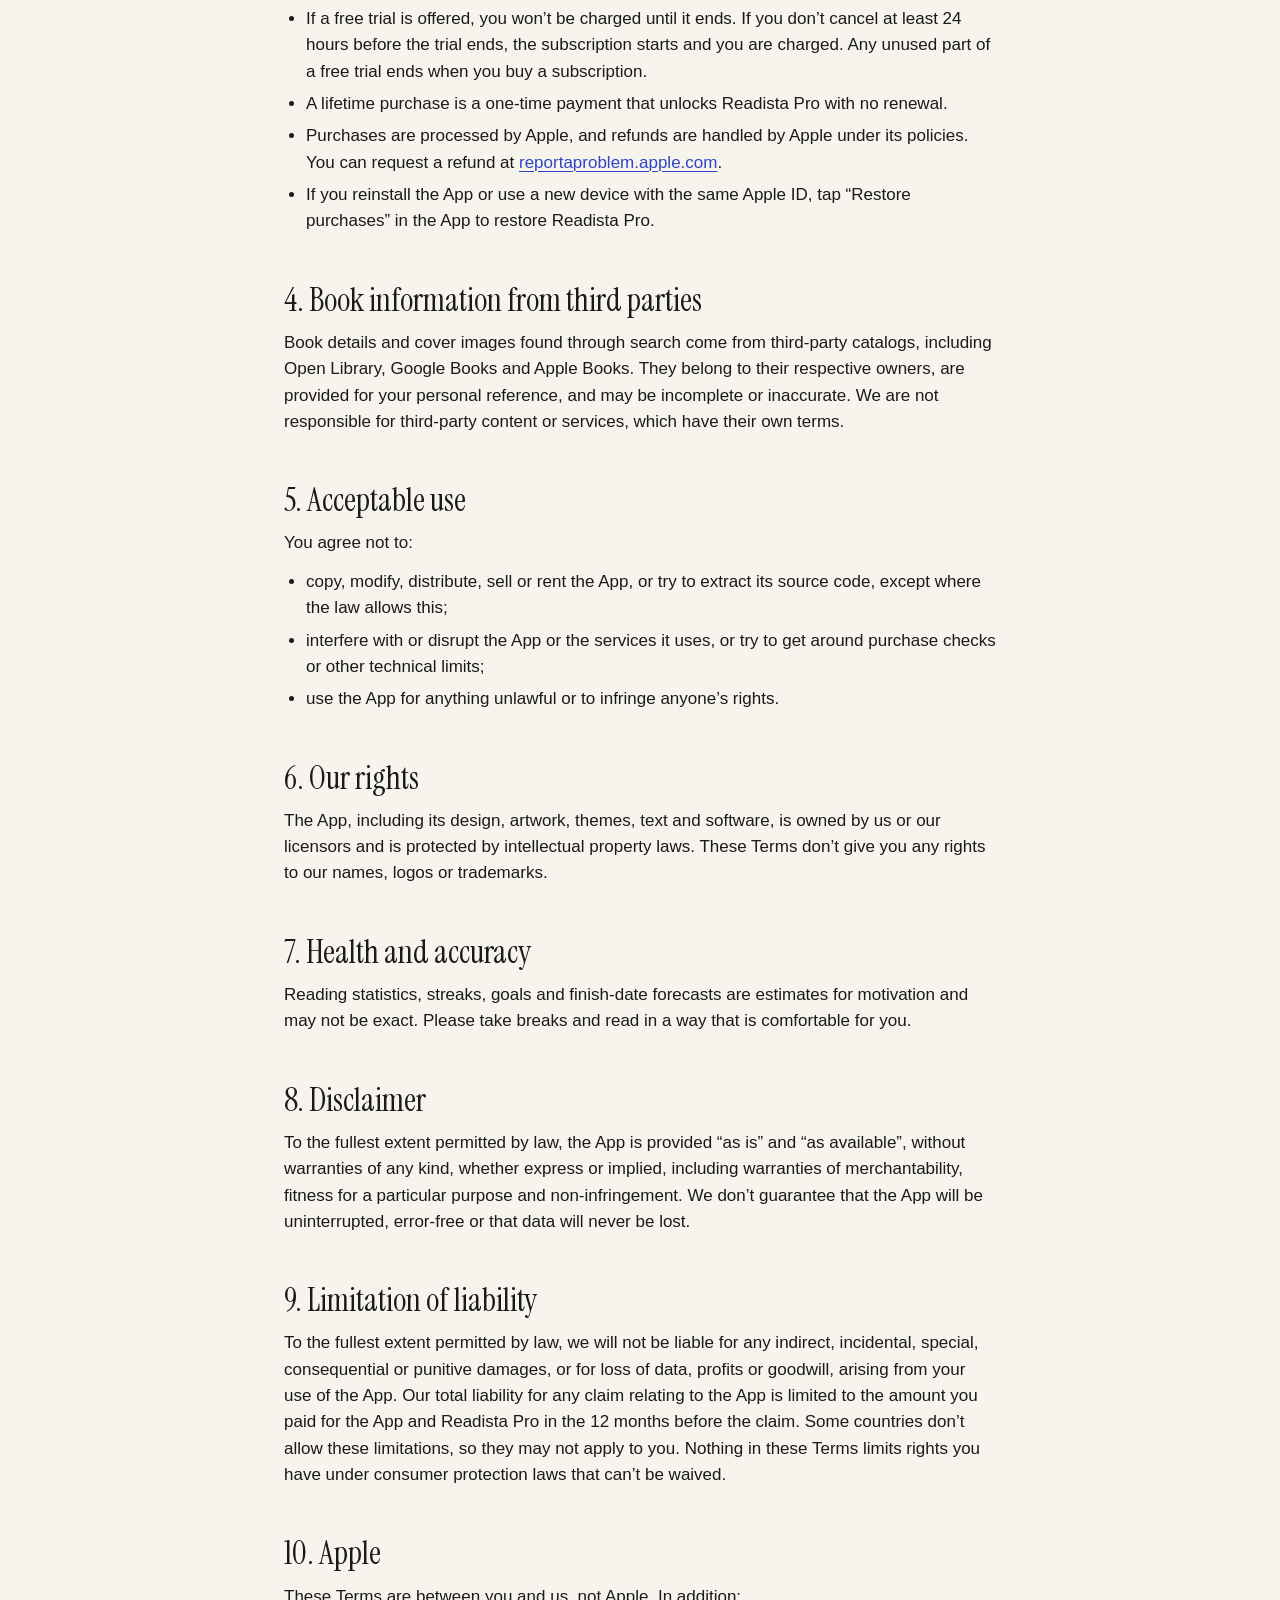
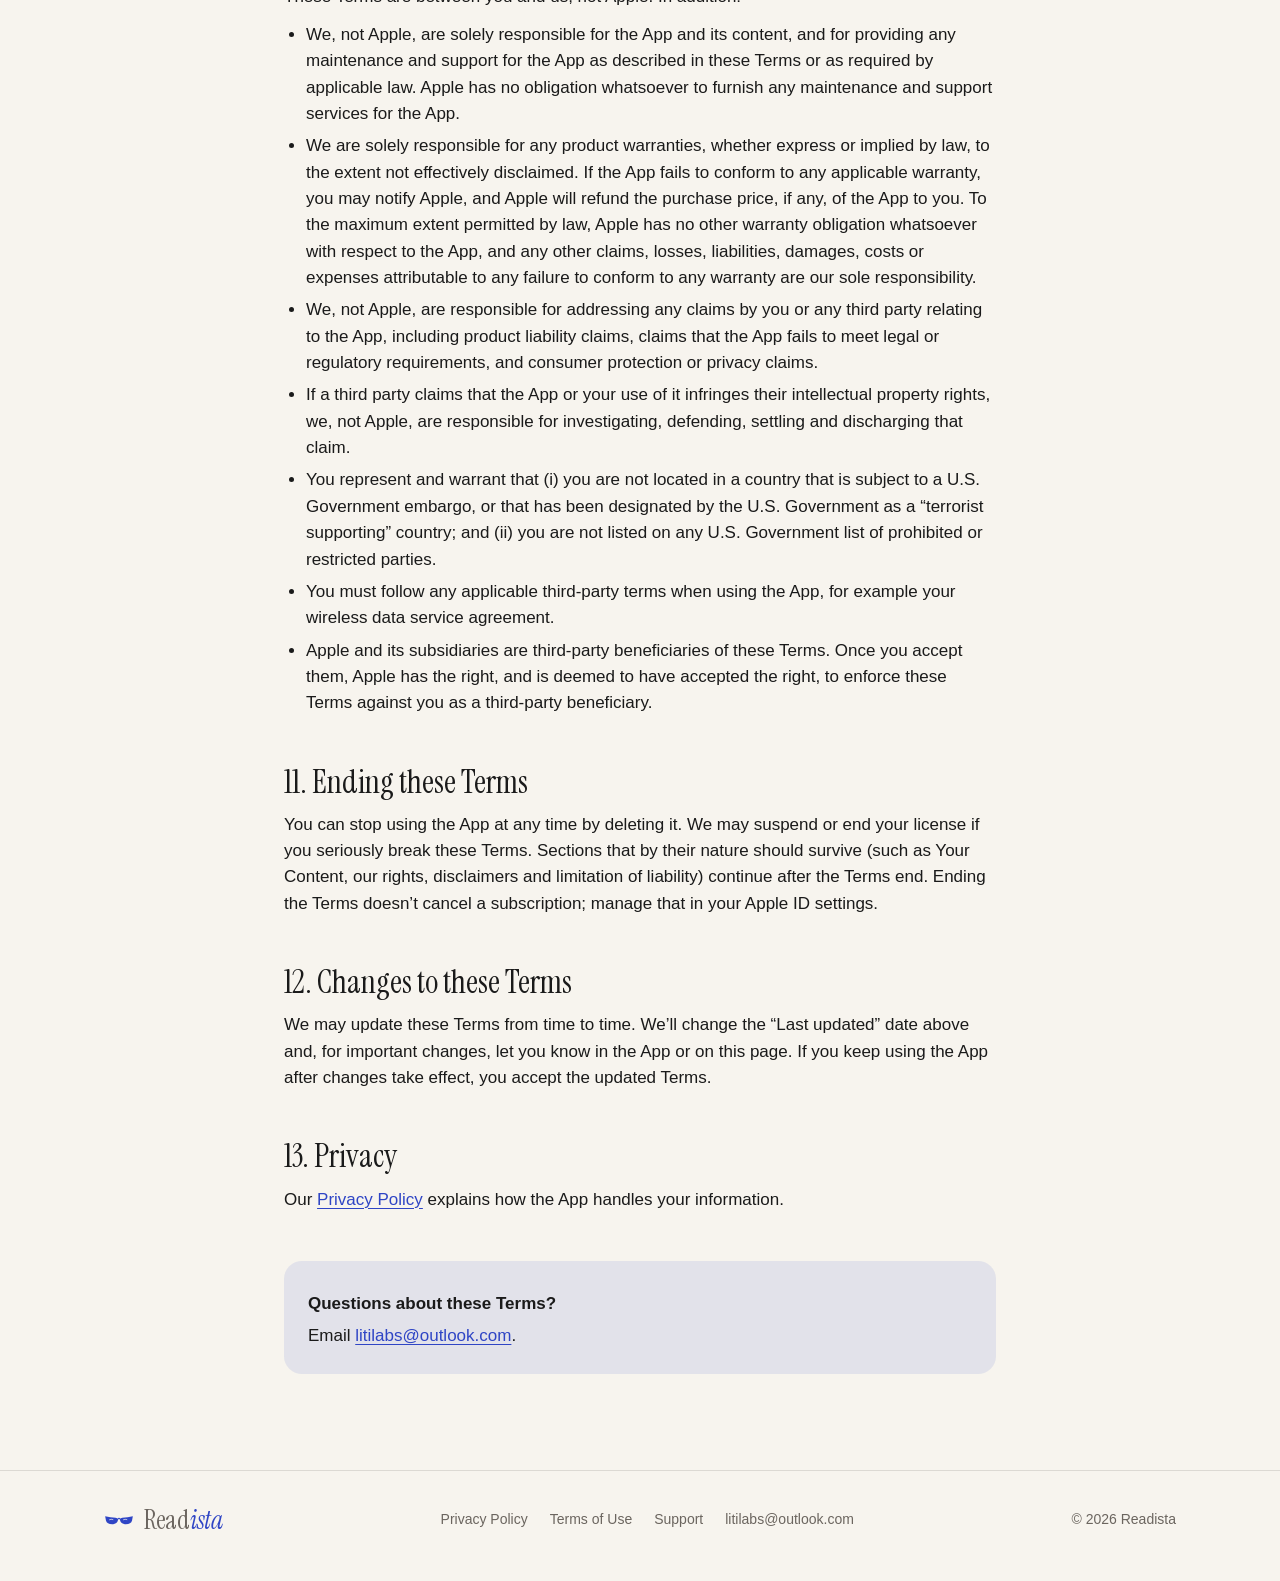
==== commit 74db107d: "Privacy/Terms: nguồn tìm sách Open Library → Google Books → Apple Books Co-Authored-By: Claude Opus " ====
--- a/terms.html
+++ b/terms.html
@@ -69,7 +69,7 @@
       </ul>
 
       <h2>4. Book information from third parties</h2>
-      <p>Book details and cover images found through search come from third-party catalogs, including Google Books and Open Library. They belong to their respective owners, are provided for your personal reference, and may be incomplete or inaccurate. We are not responsible for third-party content or services, which have their own terms.</p>
+      <p>Book details and cover images found through search come from third-party catalogs, including Open Library, Google Books and Apple Books. They belong to their respective owners, are provided for your personal reference, and may be incomplete or inaccurate. We are not responsible for third-party content or services, which have their own terms.</p>
 
       <h2>5. Acceptable use</h2>
       <p>You agree not to:</p>
